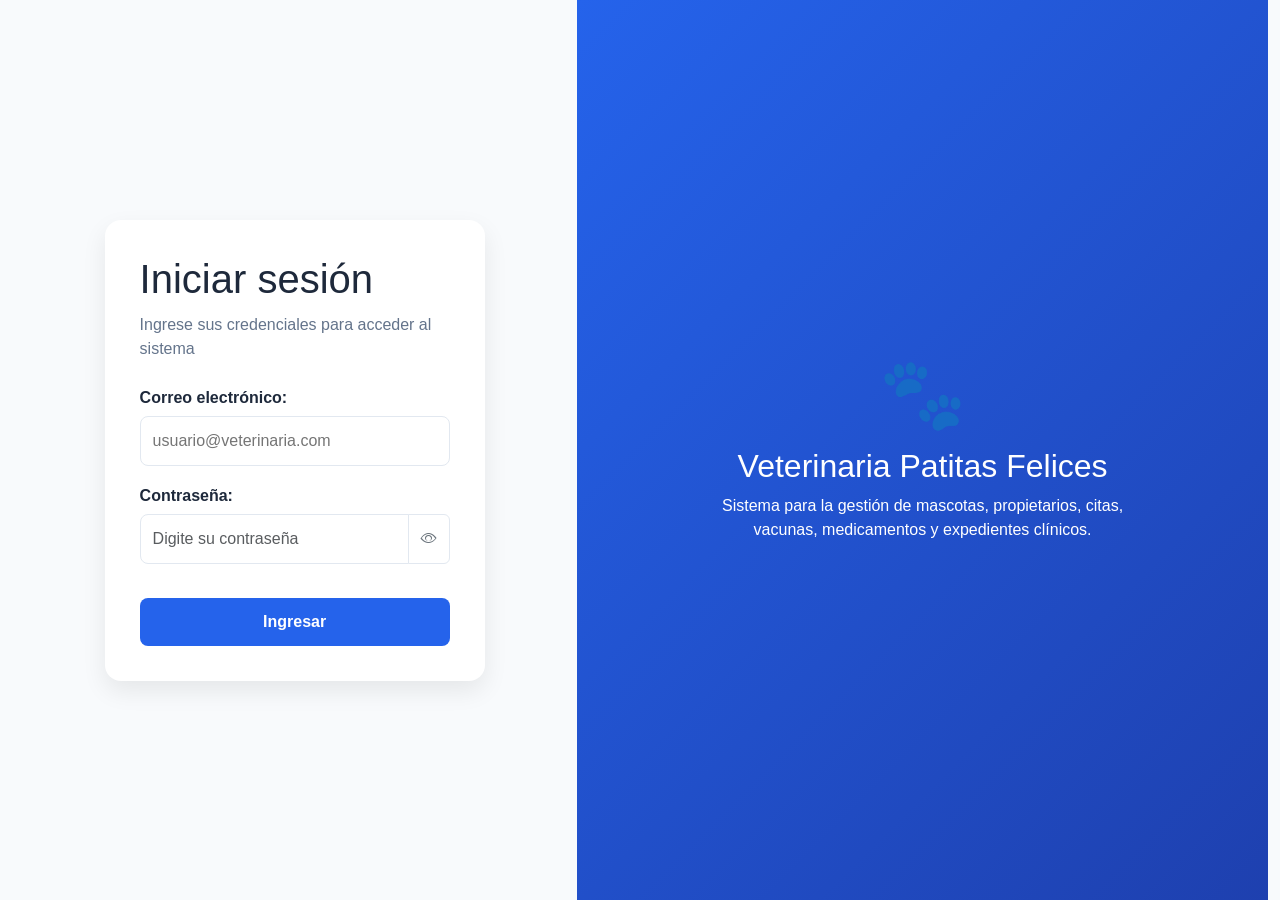
==== index.html @ 15e3b9cc "Initial commit" ====
<!DOCTYPE html>
<html lang="en">
<head>
    <meta charset="UTF-8">
    <meta name="viewport" content="width=device-width, initial-scale=1.0">
    <title>Login - Veterinaria Patitas Felices</title>
    <link href="https://cdn.jsdelivr.net/npm/bootstrap@5.0.2/dist/css/bootstrap.min.css" rel="stylesheet" integrity="sha384-EVSTQN3/azprG1Anm3QDgpJLIm9Nao0Yz1ztcQTwFspd3yD65VohhpuuCOmLASjC" crossorigin="anonymous">
    <link rel="stylesheet" href="https://cdn.jsdelivr.net/npm/bootstrap-icons@1.13.1/font/bootstrap-icons.min.css">
    <link rel="stylesheet" href="./public/css/style.css">
</head>
<body>
    <main class="container-fluid min-vh-100 login-container">
        <section class="login-form-section d-flex">
            <form class="login-card" id="loginForm">
                <h1>Iniciar sesión</h1>
                <p>Ingrese sus credenciales para acceder al sistema</p>
                <label>Correo electrónico:</label>
                <input type="email" id="email" name="email" placeholder="usuario@veterinaria.com">
                <label>Contraseña:</label>
                <div class="mb-3">
                    <div class="input-group">
                        <input class="form-control" type="password" id="password" name="password" placeholder="Digite su contraseña">
                        <button class="btn btn-outline-secondary" type="button" id="btnVerPassword"><i class="bi bi-eye"></i></button>
                    </div>
                </div>
                <div id="mensajeLogin"></div>
                <button type="submit">Ingresar</button>
            </form>
        </section>
        <section class="login-info-section">
            <div class="brand-box">
                <div class="logo">🐾</div>
                <h2>Veterinaria Patitas Felices</h2>
                <p>
                    Sistema para la gestión de mascotas, propietarios, citas,
                    vacunas, medicamentos y expedientes clínicos.
                </p>
            </div>
        </section>
    </main>
    <script src="https://cdn.jsdelivr.net/npm/bootstrap@5.0.2/dist/js/bootstrap.bundle.min.js" integrity="sha384-MrcW6ZMFYlzcLA8Nl+NtUVF0sA7MsXsP1UyJoMp4YLEuNSfAP+JcXn/tWtIaxVXM" crossorigin="anonymous"></script>
    <script src="./public/js/login.js"></script>
</body>
</html>
---- public/css/style.css ----
:root{
    --primary: #2563eb;
    --primary-dark: #1e40af;
    --secondary: #0f172a;
    --background: #f8fafc;
    --card: #ffffff;
    --text:#1e293b;
    --muted: #64748b;
    --danger: #dc2626;
    --border: #e2e8f0;
}

*{
    box-sizing: border-box;
}

body{
    margin:0;
    font-family: Arial, Helvetica, sans-serif;
    background: var(--background);
    color: var(--text);
}
/* login */
.login-container{
    min-height: 100vh;
    display: flex;
}

.login-form-section{
    width: 45%;
    display: flex;
    justify-content: center;
    align-items: center;
    background: var(--background);
}

.login-info-section{
    width: 55%;
    display: flex;
    justify-content: center;
    align-items: center;
    background: linear-gradient(135deg, var(--primary), var(--primary-dark));
    color: white;
    padding: 40px;
}

.login-card{
    width: 380px;
    background: var(--card);
    padding: 35px;
    border-radius: 16px;
    box-shadow: 0 10px 25px rgba(0,0,0,0.08);
}

.login-card h1{
    margin-bottom: 10px;
}

.login-card p{
    color: var(--muted);
    margin-bottom: 25px;
}

.login-card label{
    display: block;
    margin-bottom: 6px;
    font-weight: bold;
}

.login-card input{
    width: 100%;
    padding: 12px;
    margin-bottom: 18px;
    border: 1px solid var(--border);
    border-radius: 8px;
}

.login-card > button{
    width: 100%;
    padding: 12px;
    background: var(--primary);
    color: white;
    border: none;
    border-radius: 8px;
    font-weight: bold;
    cursor: pointer;
}

#btnVerPassword{
    width: auto;
    padding: 0 12px;
    max-height: 50px;
    border: 1px solid var(--border);
}

.login-card button:hover{
    background: var(--primary-dark);
}

.brand-box{
    max-width: 420px;
    text-align: center;
}

.logo{
    font-size: 70px;
}

/* dashboard */
.sidebar{
    width: 260px;
    height: 100vh;
    position: fixed;
    background: var(--secondary);
    color: white;
    padding: 20px;
}

.sidebar-logo{
    display: flex;
    align-items: center;
    gap: 10px;
    margin-bottom: 35px;
}

.sidebar-logo span{
    font-size: 32px;
}

.sidebar-logo h2{
    font-size: 20px;
}

.sidebar-menu{
    display: flex;
    flex-direction: column;
    gap: 10px;
}

.sidebar-menu a{
    color:white;
    text-decoration: none;
    padding: 12px;
    border-radius: 8px;
}

.sidebar-menu a:hover{
    background: rgba(255,255,255,0.12);
}

.sidebar-menu .logout{
    margin-top: 30px;
    background: var(--danger);
}

.main-content{
    margin-left: 265px;
    padding: 30px;
    min-height: 100vh;
    display: flex;
    flex-direction: column;
}

.topbar{
    background: white;
    padding: 25px;
    border-radius: 14px;
    margin-bottom: 25px;
    border: 1px solid var(--border);
}

.cards-container{
    display: grid;
    grid-template-columns: repeat(4, 1fr);
    gap:20px;
    margin-bottom: 25px;
}

.card{
    background: var(--card);
    padding: 25px;
    border-radius: 14px;
    border: 1px solid var(--border);
    box-shadow: 0 4px 10px rgba(0,0,0,0.04);
}
.card h3{
    color: var(--muted);
    font-size: 16px;
}
.card .number{
    font-size: 36px;
    font-weight: bold;
    color: var(--primary);
}
.panel{
    background: white;
    padding: 25px;
    border-radius: 14px;
    border: 1px solid var(--border);
}
table{
    width: 100%;
    border-collapse: collapse;
}
th, td{
    padding: 12px;
    text-align: left;
    border-bottom: 1px solid var(--border);
}
th{
    color: var(--muted);
}
footer{
    margin-top: auto;
    display: flex;
    justify-content: center;
    width: 100%;
    text-align: center;
}
/* responsive */
@media (max-width: 900px){
    .login-container{
        flex-direction: column;
    }
    .login-form-section,
    .login-info-section{
        width: 100%;
        min-height: 50vh;
    }
    .sidebar{
        position: static;
        width: 100%;
        height: auto;
    }
    .main-content{
        margin-left: 0;
    }
    .cards-container{
        grid-template-columns: repeat(2, 1fr);
    }
}
@media (max-width: 600px){
    .cards-container{
        grid-template-columns: 1fr;
    }
}
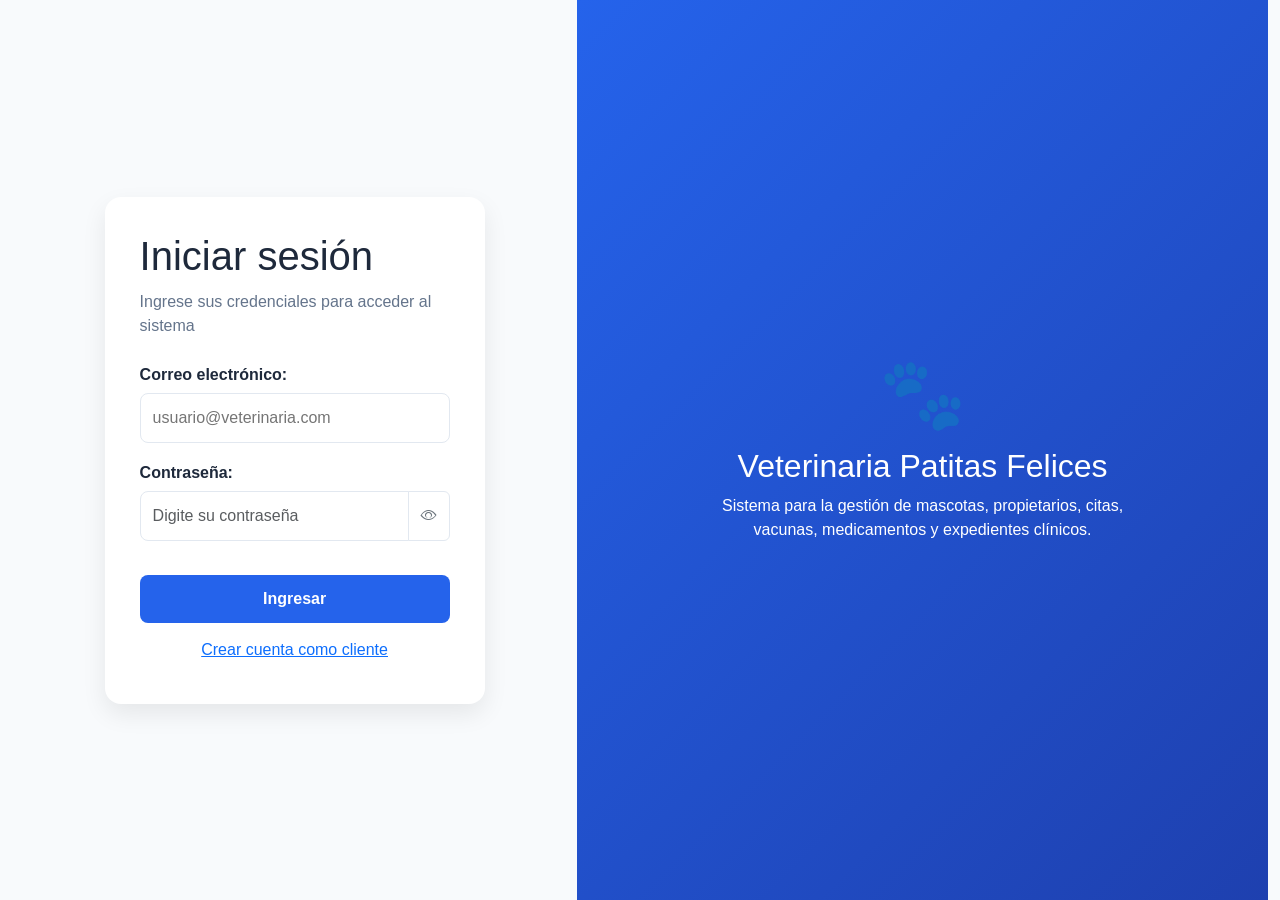
==== commit c3417222: "(feat) registro de usuario cliente completo, manejo de sesiones y login del lado del backend" ====
--- a/index.html
+++ b/index.html
@@ -25,6 +25,7 @@
                 </div>
                 <div id="mensajeLogin"></div>
                 <button type="submit">Ingresar</button>
+                <a href="register.html" class="btn btn-link w-100 mt-2"> Crear cuenta como cliente</a>
             </form>
         </section>
         <section class="login-info-section">
